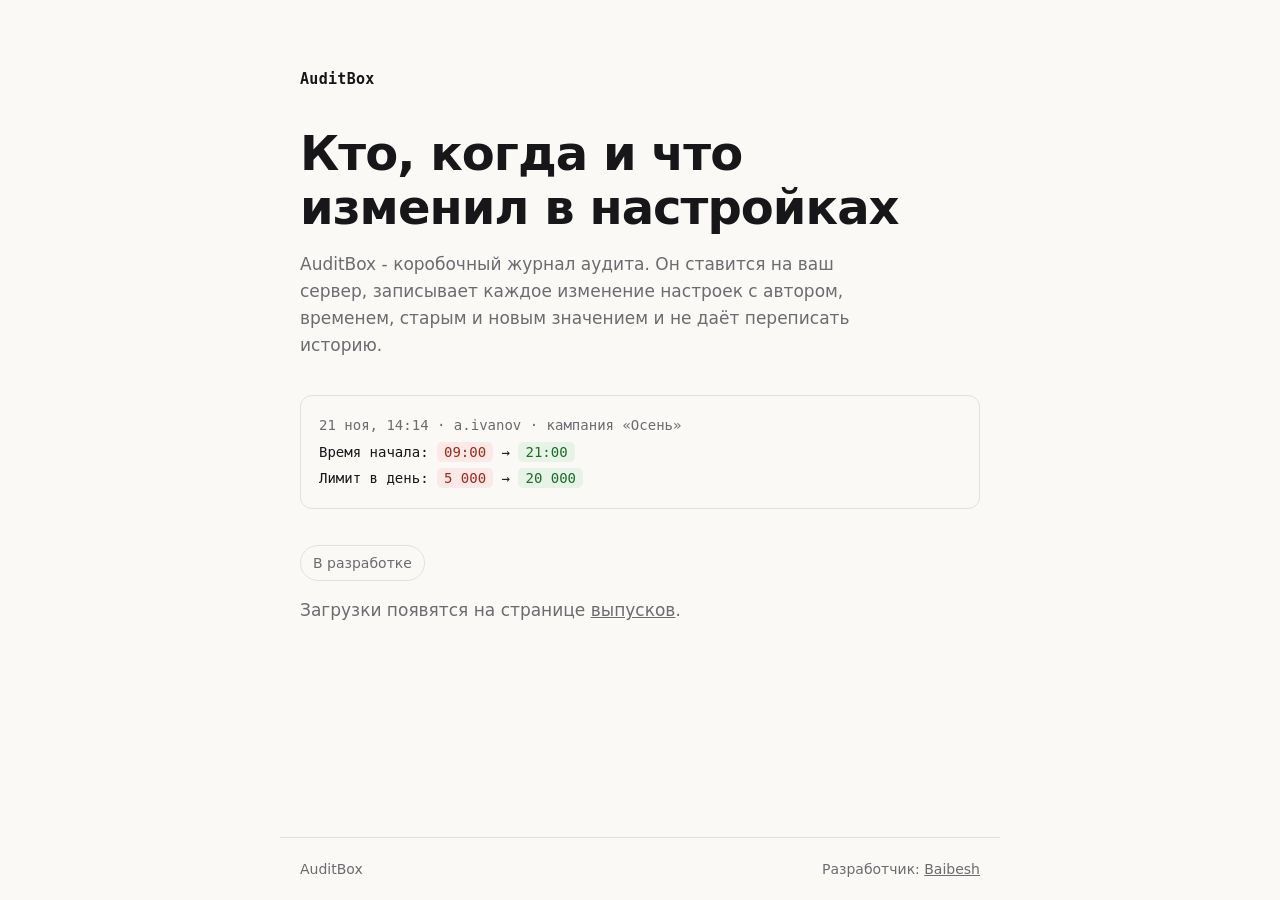
==== index.html @ 21238038 "Point links at the renamed repository" ====
<!doctype html>
<html lang="ru">
<head>
<meta charset="utf-8">
<meta name="viewport" content="width=device-width, initial-scale=1">
<title>AuditBox - журнал изменений настроек</title>
<meta name="description" content="AuditBox - коробочный журнал аудита: кто, когда и что изменил в настройках вашей системы.">
<style>
  :root {
    --bg: #faf9f6; --ink: #17171a; --muted: #6b6b70; --line: #e3e1da;
    --old-bg: #fbe9e7; --old: #9c2b1c; --new-bg: #e6f3e6; --new: #1f6b2c;
  }
  @media (prefers-color-scheme: dark) {
    :root {
      --bg: #141416; --ink: #f1f0ec; --muted: #9a9aa0; --line: #2c2c31;
      --old-bg: #3a1c18; --old: #f0a79b; --new-bg: #17321c; --new: #9fd8a8;
    }
  }
  * { box-sizing: border-box; }
  body {
    margin: 0; min-height: 100vh; display: flex; flex-direction: column;
    background: var(--bg); color: var(--ink);
    font: 17px/1.6 system-ui, -apple-system, "Segoe UI", Roboto, sans-serif;
  }
  main { flex: 1; width: 100%; max-width: 720px; margin: 0 auto; padding: 72px 20px 40px; }
  .mark { font: 600 15px/1 ui-monospace, SFMono-Regular, Menlo, monospace; letter-spacing: .02em; }
  h1 { font-size: clamp(32px, 6vw, 48px); line-height: 1.12; margin: 40px 0 16px; font-weight: 650; letter-spacing: -.02em; }
  p { margin: 0 0 16px; color: var(--muted); max-width: 56ch; }
  .diff {
    margin: 36px 0; padding: 16px 18px; border: 1px solid var(--line); border-radius: 12px;
    font: 14px/1.9 ui-monospace, SFMono-Regular, Menlo, monospace; overflow-x: auto; white-space: nowrap;
  }
  .diff .who { color: var(--muted); }
  .old, .new { padding: 2px 7px; border-radius: 5px; }
  .old { background: var(--old-bg); color: var(--old); }
  .new { background: var(--new-bg); color: var(--new); }
  .soon { display: inline-block; padding: 6px 12px; border: 1px solid var(--line); border-radius: 999px; font-size: 14px; color: var(--muted); }
  a { color: inherit; }
  footer { max-width: 720px; width: 100%; margin: 0 auto; padding: 20px; border-top: 1px solid var(--line); font-size: 14px; color: var(--muted); display: flex; gap: 16px; flex-wrap: wrap; justify-content: space-between; }
</style>
</head>
<body>
<main>
  <div class="mark">AuditBox</div>
  <h1>Кто, когда и что изменил в настройках</h1>
  <p>AuditBox - коробочный журнал аудита. Он ставится на ваш сервер, записывает каждое изменение настроек с автором, временем, старым и новым значением и не даёт переписать историю.</p>
  <div class="diff" aria-label="Пример записи журнала">
    <div class="who">21 ноя, 14:14 · a.ivanov · кампания «Осень»</div>
    <div>Время начала: <span class="old">09:00</span> → <span class="new">21:00</span></div>
    <div>Лимит в день: <span class="old">5 000</span> → <span class="new">20 000</span></div>
  </div>
  <p><span class="soon">В разработке</span></p>
  <p>Загрузки появятся на странице <a href="https://github.com/baibesh/auditbox-site/releases">выпусков</a>.</p>
</main>
<footer>
  <span>AuditBox</span>
  <span>Разработчик: <a href="https://github.com/baibesh">Baibesh</a></span>
</footer>
</body>
</html>
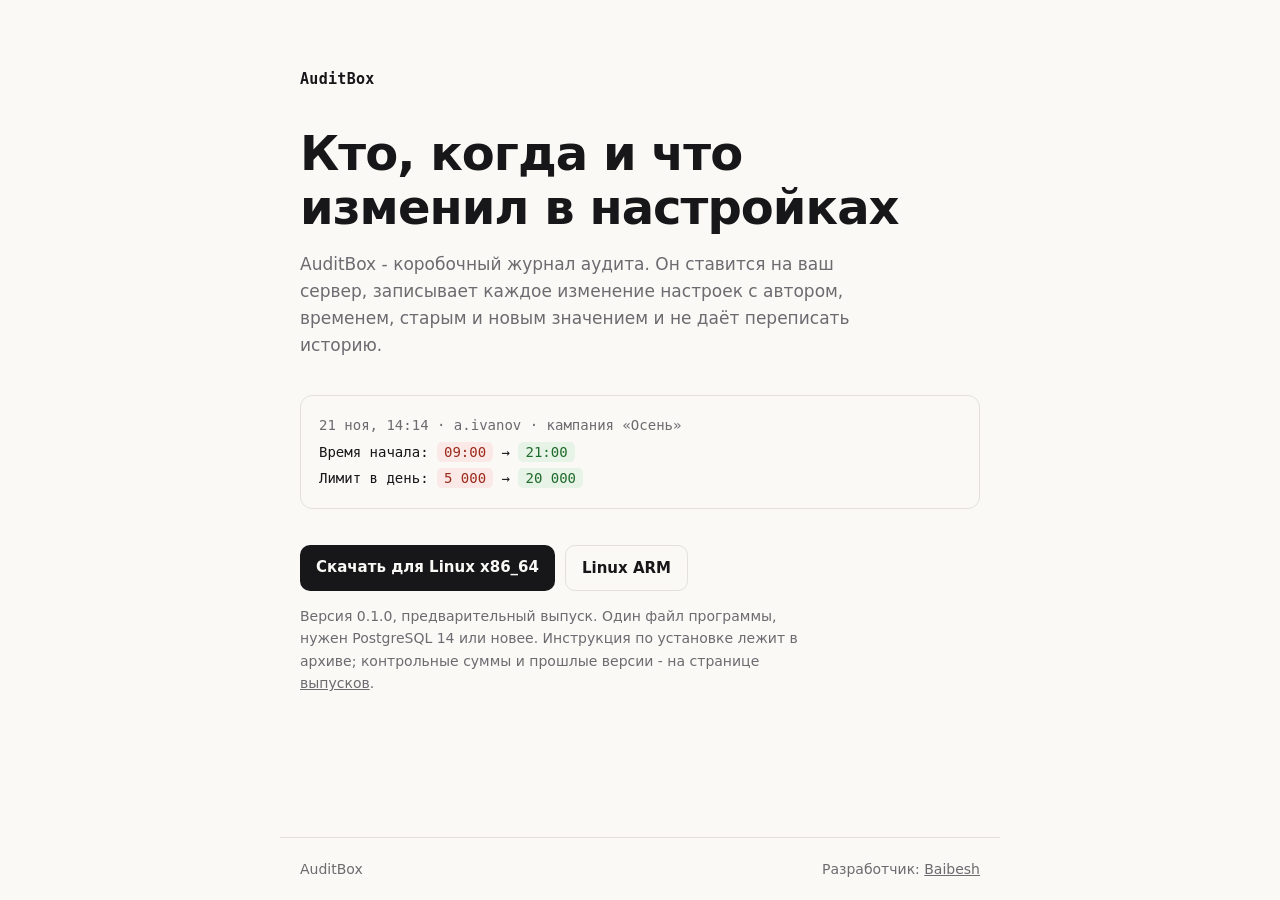
==== commit 16ef460d: "Download links for 0.1.0" ====
--- a/index.html
+++ b/index.html
@@ -35,6 +35,10 @@
   .old { background: var(--old-bg); color: var(--old); }
   .new { background: var(--new-bg); color: var(--new); }
   .soon { display: inline-block; padding: 6px 12px; border: 1px solid var(--line); border-radius: 999px; font-size: 14px; color: var(--muted); }
+  .get { display: flex; flex-wrap: wrap; gap: 10px; margin: 0 0 14px; }
+  .button { display: inline-block; padding: 10px 16px; border-radius: 10px; background: var(--ink); color: var(--bg); text-decoration: none; font-weight: 600; font-size: 15px; }
+  .button.quiet { background: transparent; color: var(--ink); border: 1px solid var(--line); }
+  .small { font-size: 14px; }
   a { color: inherit; }
   footer { max-width: 720px; width: 100%; margin: 0 auto; padding: 20px; border-top: 1px solid var(--line); font-size: 14px; color: var(--muted); display: flex; gap: 16px; flex-wrap: wrap; justify-content: space-between; }
 </style>
@@ -49,8 +53,11 @@
     <div>Время начала: <span class="old">09:00</span> → <span class="new">21:00</span></div>
     <div>Лимит в день: <span class="old">5 000</span> → <span class="new">20 000</span></div>
   </div>
-  <p><span class="soon">В разработке</span></p>
-  <p>Загрузки появятся на странице <a href="https://github.com/baibesh/auditbox-site/releases">выпусков</a>.</p>
+  <div class="get">
+    <a class="button" href="https://github.com/baibesh/auditbox-site/releases/download/v0.1.0/auditbox-0.1.0-linux-x86_64.tar.gz">Скачать для Linux x86_64</a>
+    <a class="button quiet" href="https://github.com/baibesh/auditbox-site/releases/download/v0.1.0/auditbox-0.1.0-linux-aarch64.tar.gz">Linux ARM</a>
+  </div>
+  <p class="small">Версия 0.1.0, предварительный выпуск. Один файл программы, нужен PostgreSQL 14 или новее. Инструкция по установке лежит в архиве; контрольные суммы и прошлые версии - на странице <a href="https://github.com/baibesh/auditbox-site/releases">выпусков</a>.</p>
 </main>
 <footer>
   <span>AuditBox</span>
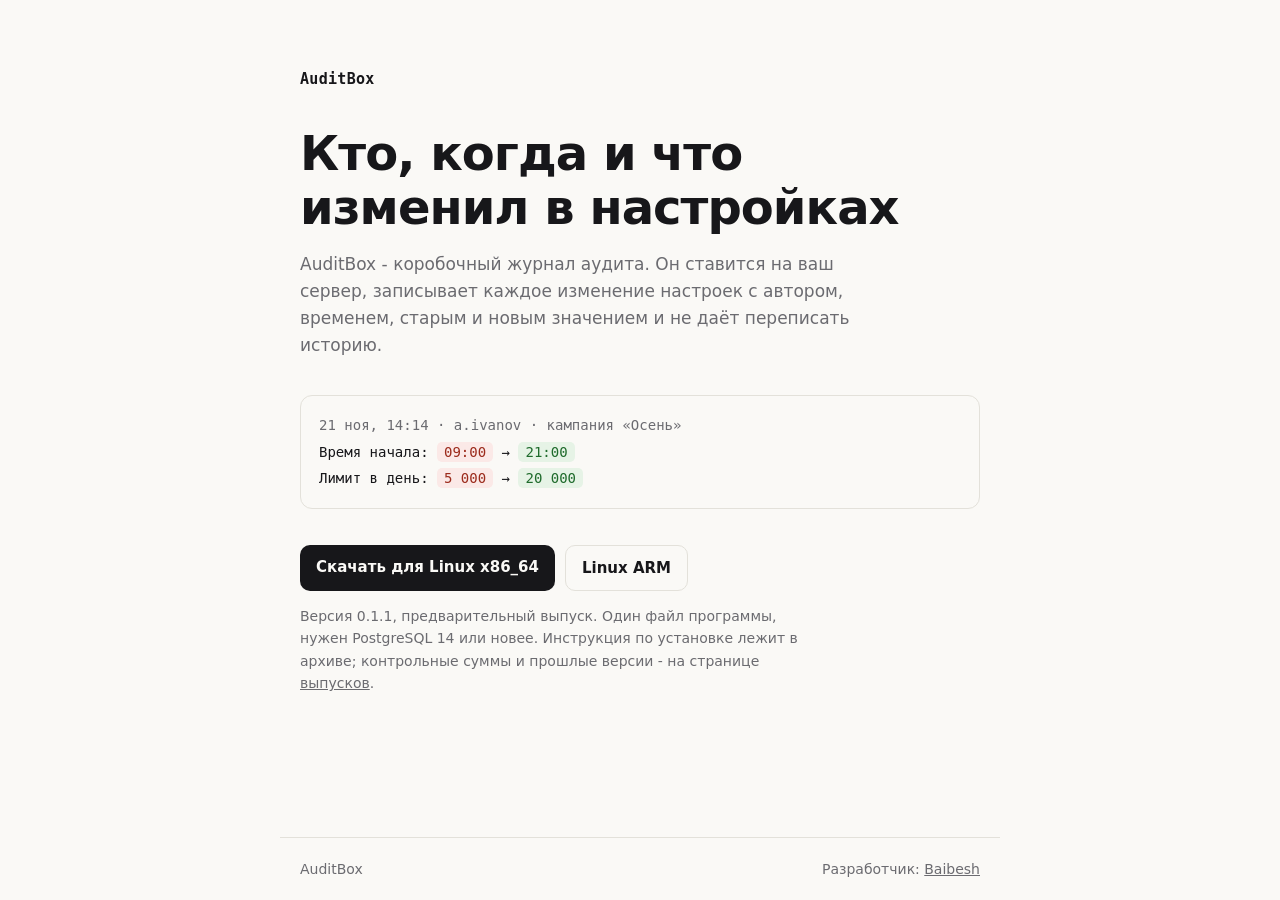
==== commit dd79b352: "Download links for 0.1.1" ====
--- a/index.html
+++ b/index.html
@@ -54,10 +54,10 @@
     <div>Лимит в день: <span class="old">5 000</span> → <span class="new">20 000</span></div>
   </div>
   <div class="get">
-    <a class="button" href="https://github.com/baibesh/auditbox-site/releases/download/v0.1.0/auditbox-0.1.0-linux-x86_64.tar.gz">Скачать для Linux x86_64</a>
-    <a class="button quiet" href="https://github.com/baibesh/auditbox-site/releases/download/v0.1.0/auditbox-0.1.0-linux-aarch64.tar.gz">Linux ARM</a>
+    <a class="button" href="https://github.com/baibesh/auditbox-site/releases/download/v0.1.1/auditbox-0.1.1-linux-x86_64.tar.gz">Скачать для Linux x86_64</a>
+    <a class="button quiet" href="https://github.com/baibesh/auditbox-site/releases/download/v0.1.1/auditbox-0.1.1-linux-aarch64.tar.gz">Linux ARM</a>
   </div>
-  <p class="small">Версия 0.1.0, предварительный выпуск. Один файл программы, нужен PostgreSQL 14 или новее. Инструкция по установке лежит в архиве; контрольные суммы и прошлые версии - на странице <a href="https://github.com/baibesh/auditbox-site/releases">выпусков</a>.</p>
+  <p class="small">Версия 0.1.1, предварительный выпуск. Один файл программы, нужен PostgreSQL 14 или новее. Инструкция по установке лежит в архиве; контрольные суммы и прошлые версии - на странице <a href="https://github.com/baibesh/auditbox-site/releases">выпусков</a>.</p>
 </main>
 <footer>
   <span>AuditBox</span>
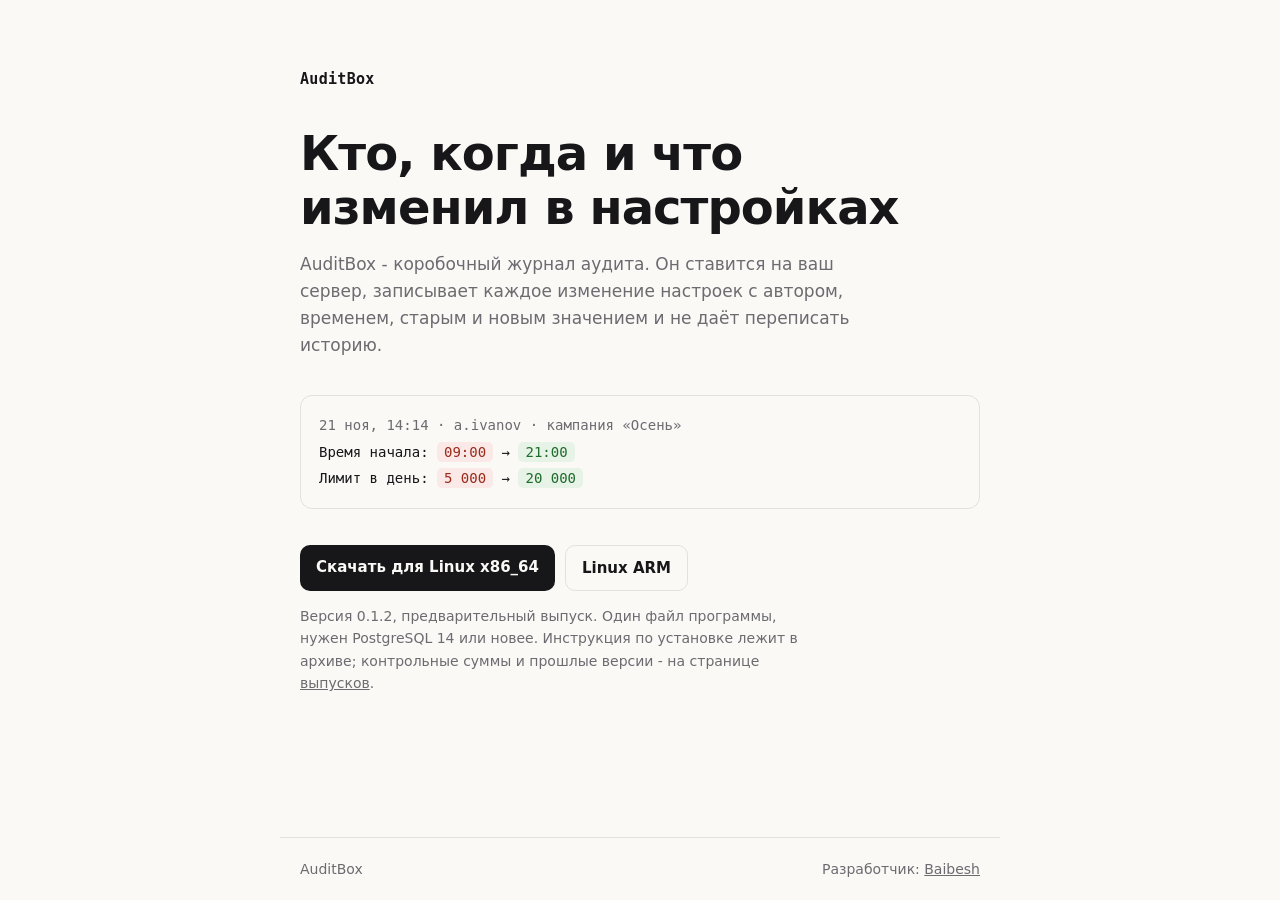
==== commit e18ea284: "Download links for 0.1.2" ====
--- a/index.html
+++ b/index.html
@@ -54,10 +54,10 @@
     <div>Лимит в день: <span class="old">5 000</span> → <span class="new">20 000</span></div>
   </div>
   <div class="get">
-    <a class="button" href="https://github.com/baibesh/auditbox-site/releases/download/v0.1.1/auditbox-0.1.1-linux-x86_64.tar.gz">Скачать для Linux x86_64</a>
-    <a class="button quiet" href="https://github.com/baibesh/auditbox-site/releases/download/v0.1.1/auditbox-0.1.1-linux-aarch64.tar.gz">Linux ARM</a>
+    <a class="button" href="https://github.com/baibesh/auditbox-site/releases/download/v0.1.2/auditbox-0.1.2-linux-x86_64.tar.gz">Скачать для Linux x86_64</a>
+    <a class="button quiet" href="https://github.com/baibesh/auditbox-site/releases/download/v0.1.2/auditbox-0.1.2-linux-aarch64.tar.gz">Linux ARM</a>
   </div>
-  <p class="small">Версия 0.1.1, предварительный выпуск. Один файл программы, нужен PostgreSQL 14 или новее. Инструкция по установке лежит в архиве; контрольные суммы и прошлые версии - на странице <a href="https://github.com/baibesh/auditbox-site/releases">выпусков</a>.</p>
+  <p class="small">Версия 0.1.2, предварительный выпуск. Один файл программы, нужен PostgreSQL 14 или новее. Инструкция по установке лежит в архиве; контрольные суммы и прошлые версии - на странице <a href="https://github.com/baibesh/auditbox-site/releases">выпусков</a>.</p>
 </main>
 <footer>
   <span>AuditBox</span>
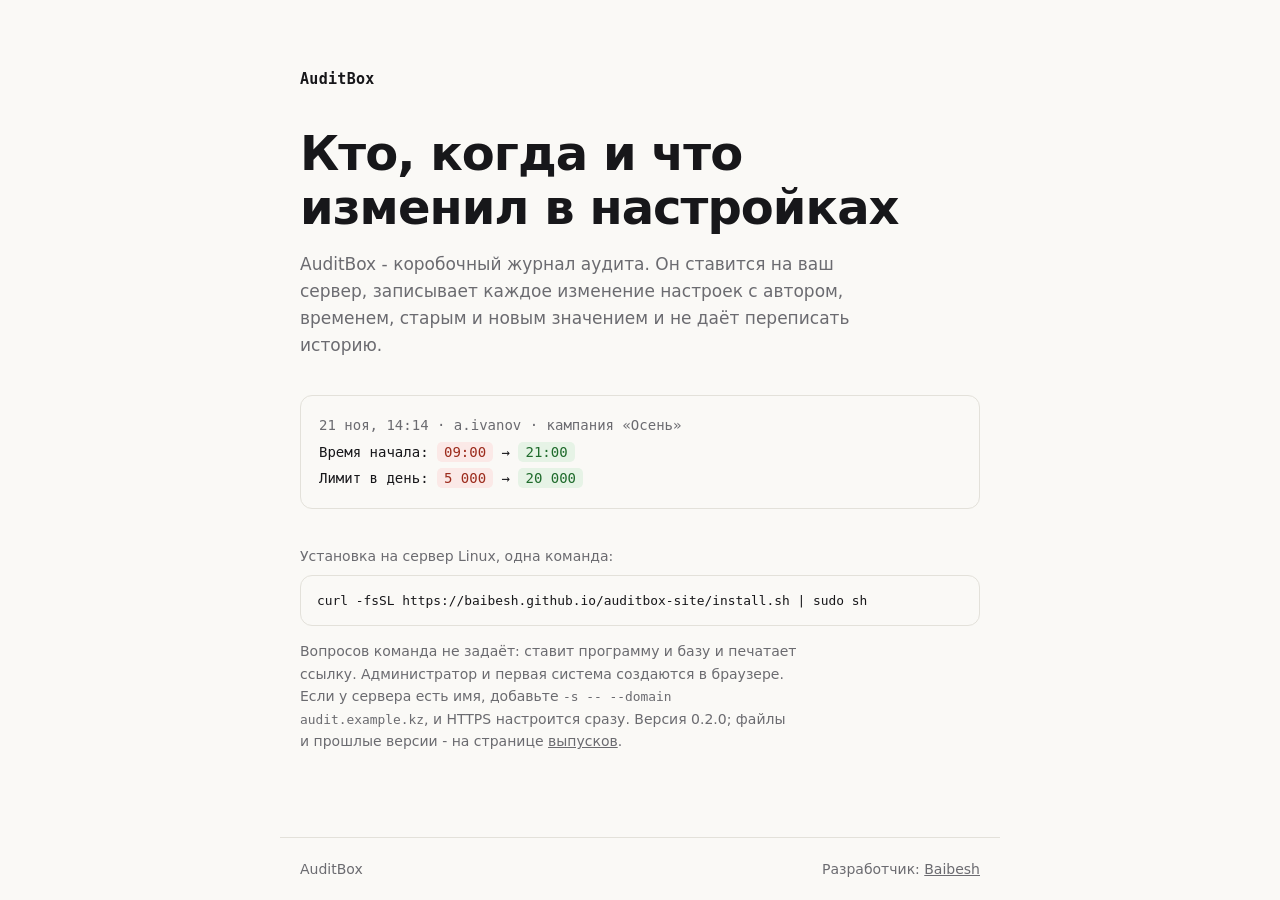
==== commit fafa40d6: "One-command install on the site" ====
--- a/index.html
+++ b/index.html
@@ -39,6 +39,8 @@
   .button { display: inline-block; padding: 10px 16px; border-radius: 10px; background: var(--ink); color: var(--bg); text-decoration: none; font-weight: 600; font-size: 15px; }
   .button.quiet { background: transparent; color: var(--ink); border: 1px solid var(--line); }
   .small { font-size: 14px; }
+  .cmd { margin: 0 0 14px; padding: 14px 16px; border: 1px solid var(--line); border-radius: 12px; overflow-x: auto; font: 14px/1.5 ui-monospace, SFMono-Regular, Menlo, monospace; color: var(--ink); }
+  code { font-family: ui-monospace, SFMono-Regular, Menlo, monospace; font-size: .92em; }
   a { color: inherit; }
   footer { max-width: 720px; width: 100%; margin: 0 auto; padding: 20px; border-top: 1px solid var(--line); font-size: 14px; color: var(--muted); display: flex; gap: 16px; flex-wrap: wrap; justify-content: space-between; }
 </style>
@@ -53,11 +55,9 @@
     <div>Время начала: <span class="old">09:00</span> → <span class="new">21:00</span></div>
     <div>Лимит в день: <span class="old">5 000</span> → <span class="new">20 000</span></div>
   </div>
-  <div class="get">
-    <a class="button" href="https://github.com/baibesh/auditbox-site/releases/download/v0.1.2/auditbox-0.1.2-linux-x86_64.tar.gz">Скачать для Linux x86_64</a>
-    <a class="button quiet" href="https://github.com/baibesh/auditbox-site/releases/download/v0.1.2/auditbox-0.1.2-linux-aarch64.tar.gz">Linux ARM</a>
-  </div>
-  <p class="small">Версия 0.1.2, предварительный выпуск. Один файл программы, нужен PostgreSQL 14 или новее. Инструкция по установке лежит в архиве; контрольные суммы и прошлые версии - на странице <a href="https://github.com/baibesh/auditbox-site/releases">выпусков</a>.</p>
+  <p class="small" style="margin-bottom:8px">Установка на сервер Linux, одна команда:</p>
+  <pre class="cmd"><code>curl -fsSL https://baibesh.github.io/auditbox-site/install.sh | sudo sh</code></pre>
+  <p class="small">Вопросов команда не задаёт: ставит программу и базу и печатает ссылку. Администратор и первая система создаются в браузере. Если у сервера есть имя, добавьте <code>-s -- --domain audit.example.kz</code>, и HTTPS настроится сразу. Версия 0.2.0; файлы и прошлые версии - на странице <a href="https://github.com/baibesh/auditbox-site/releases">выпусков</a>.</p>
 </main>
 <footer>
   <span>AuditBox</span>
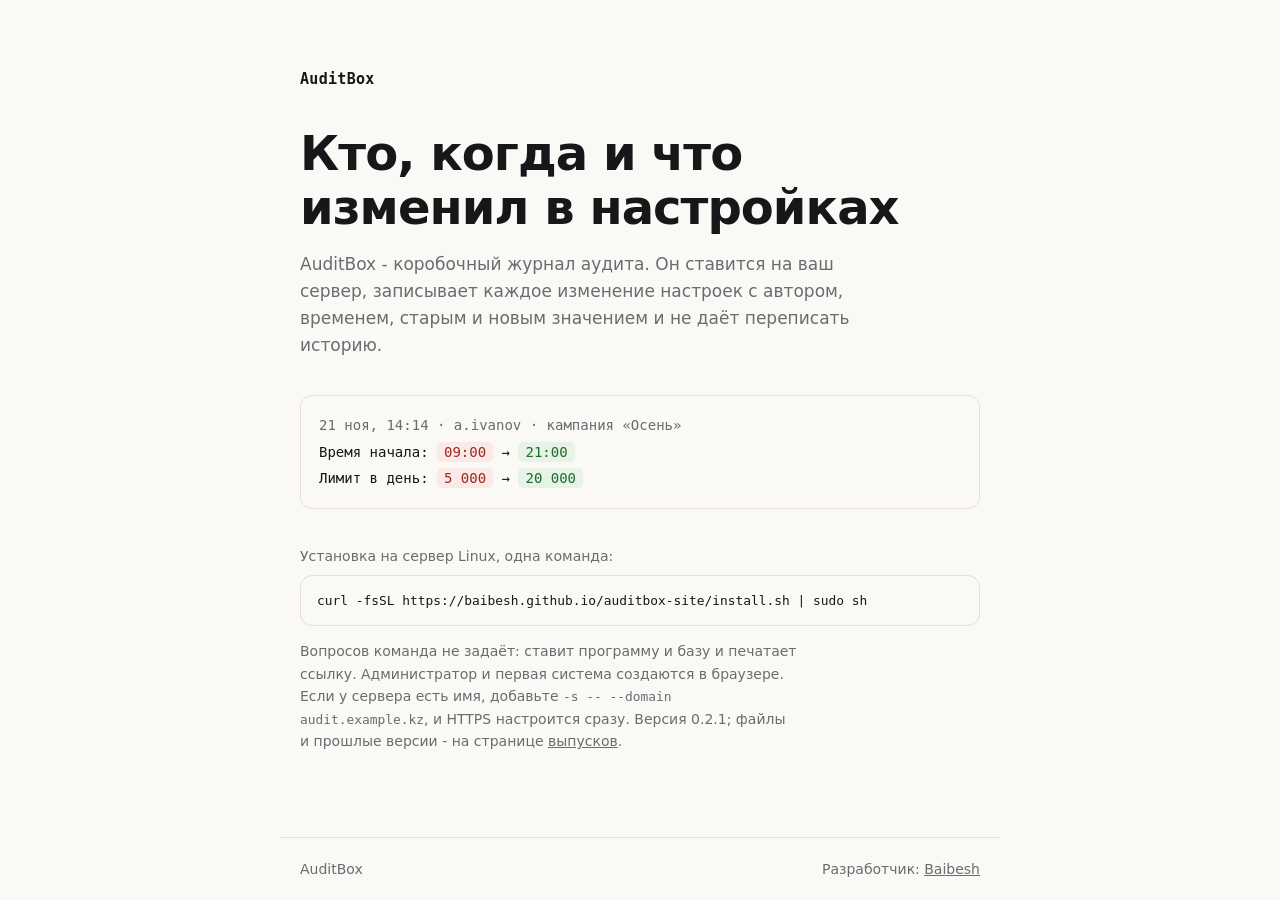
==== commit 8710c373: "Version 0.2.1" ====
--- a/index.html
+++ b/index.html
@@ -57,7 +57,7 @@
   </div>
   <p class="small" style="margin-bottom:8px">Установка на сервер Linux, одна команда:</p>
   <pre class="cmd"><code>curl -fsSL https://baibesh.github.io/auditbox-site/install.sh | sudo sh</code></pre>
-  <p class="small">Вопросов команда не задаёт: ставит программу и базу и печатает ссылку. Администратор и первая система создаются в браузере. Если у сервера есть имя, добавьте <code>-s -- --domain audit.example.kz</code>, и HTTPS настроится сразу. Версия 0.2.0; файлы и прошлые версии - на странице <a href="https://github.com/baibesh/auditbox-site/releases">выпусков</a>.</p>
+  <p class="small">Вопросов команда не задаёт: ставит программу и базу и печатает ссылку. Администратор и первая система создаются в браузере. Если у сервера есть имя, добавьте <code>-s -- --domain audit.example.kz</code>, и HTTPS настроится сразу. Версия 0.2.1; файлы и прошлые версии - на странице <a href="https://github.com/baibesh/auditbox-site/releases">выпусков</a>.</p>
 </main>
 <footer>
   <span>AuditBox</span>
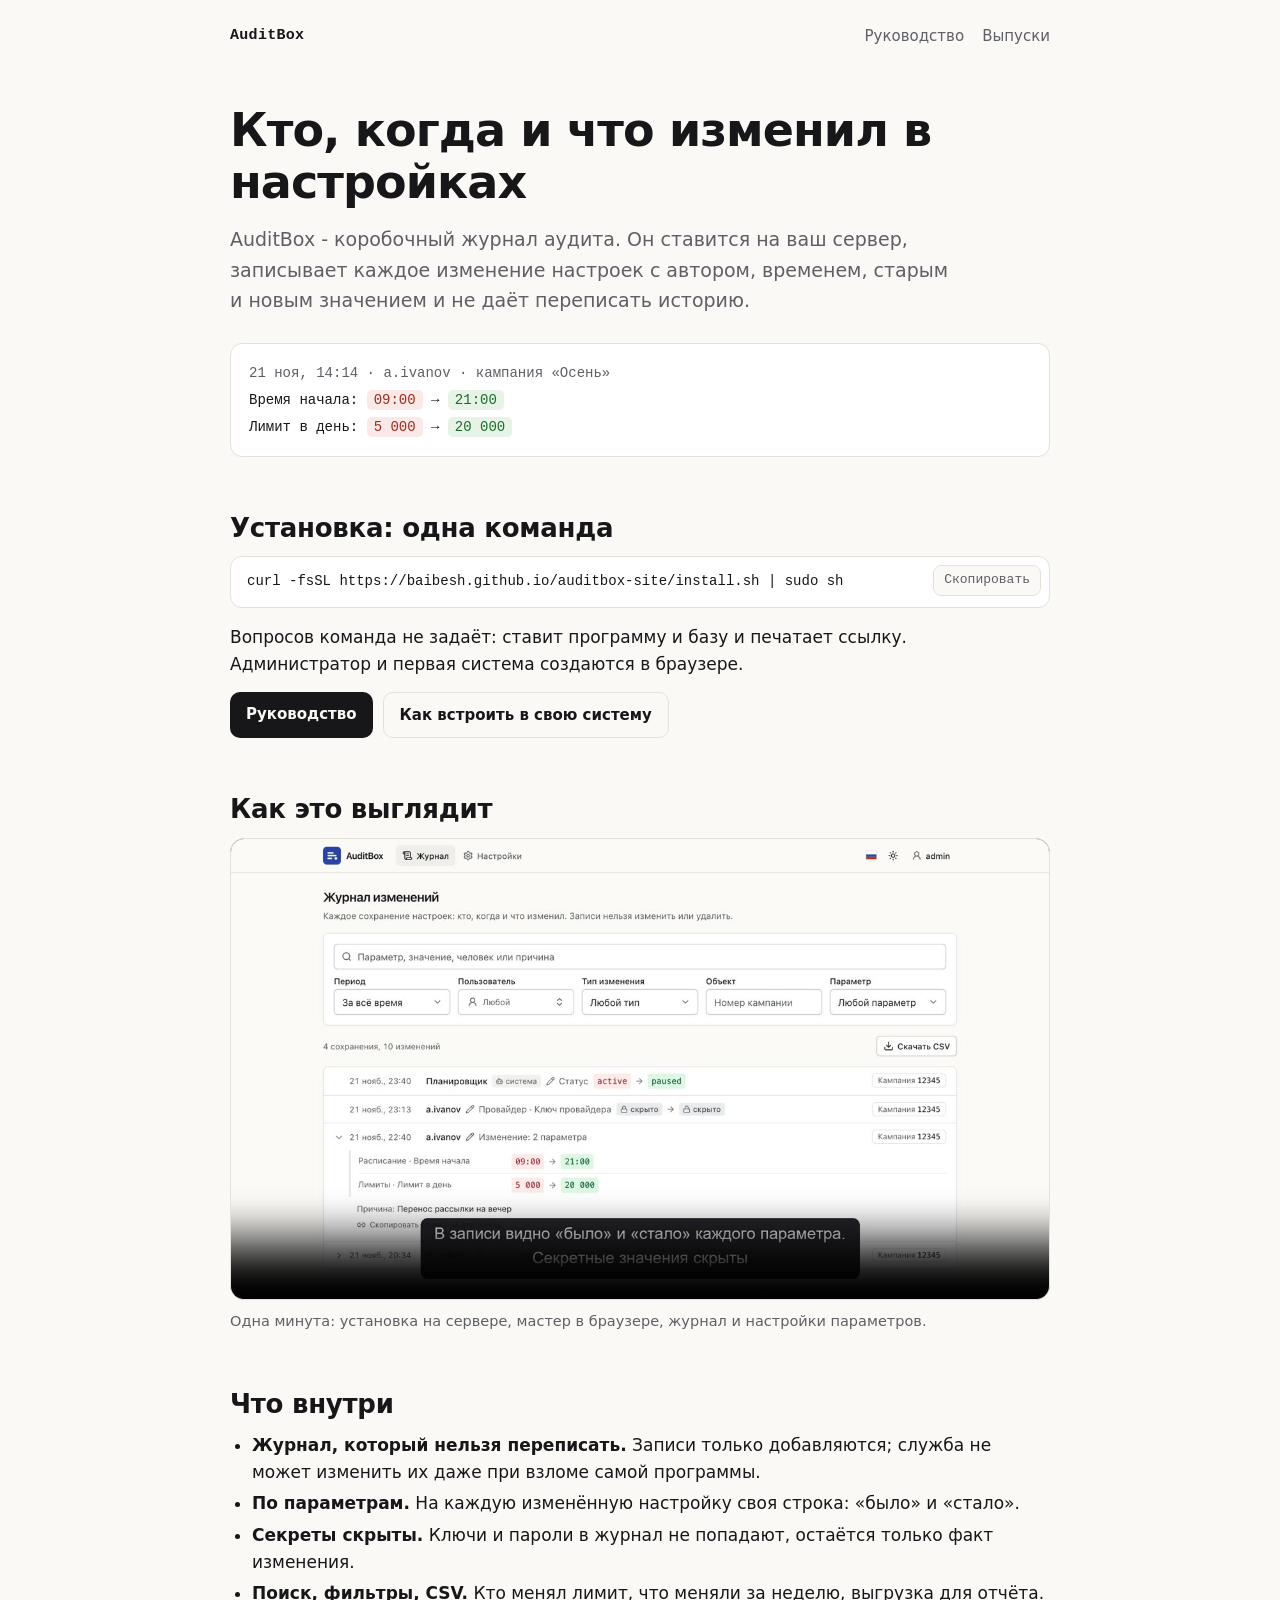
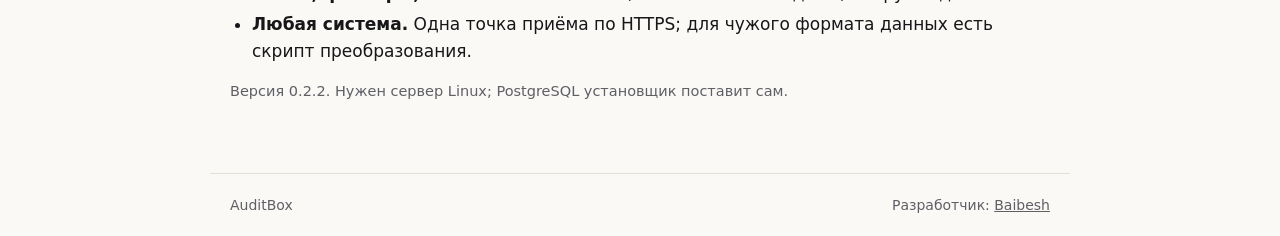
==== commit ea9a01f2: "Guide and video on the site" ====
--- a/index.html
+++ b/index.html
@@ -4,64 +4,52 @@
 <meta charset="utf-8">
 <meta name="viewport" content="width=device-width, initial-scale=1">
 <title>AuditBox - журнал изменений настроек</title>
-<meta name="description" content="AuditBox - коробочный журнал аудита: кто, когда и что изменил в настройках вашей системы.">
-<style>
-  :root {
-    --bg: #faf9f6; --ink: #17171a; --muted: #6b6b70; --line: #e3e1da;
-    --old-bg: #fbe9e7; --old: #9c2b1c; --new-bg: #e6f3e6; --new: #1f6b2c;
-  }
-  @media (prefers-color-scheme: dark) {
-    :root {
-      --bg: #141416; --ink: #f1f0ec; --muted: #9a9aa0; --line: #2c2c31;
-      --old-bg: #3a1c18; --old: #f0a79b; --new-bg: #17321c; --new: #9fd8a8;
-    }
-  }
-  * { box-sizing: border-box; }
-  body {
-    margin: 0; min-height: 100vh; display: flex; flex-direction: column;
-    background: var(--bg); color: var(--ink);
-    font: 17px/1.6 system-ui, -apple-system, "Segoe UI", Roboto, sans-serif;
-  }
-  main { flex: 1; width: 100%; max-width: 720px; margin: 0 auto; padding: 72px 20px 40px; }
-  .mark { font: 600 15px/1 ui-monospace, SFMono-Regular, Menlo, monospace; letter-spacing: .02em; }
-  h1 { font-size: clamp(32px, 6vw, 48px); line-height: 1.12; margin: 40px 0 16px; font-weight: 650; letter-spacing: -.02em; }
-  p { margin: 0 0 16px; color: var(--muted); max-width: 56ch; }
-  .diff {
-    margin: 36px 0; padding: 16px 18px; border: 1px solid var(--line); border-radius: 12px;
-    font: 14px/1.9 ui-monospace, SFMono-Regular, Menlo, monospace; overflow-x: auto; white-space: nowrap;
-  }
-  .diff .who { color: var(--muted); }
-  .old, .new { padding: 2px 7px; border-radius: 5px; }
-  .old { background: var(--old-bg); color: var(--old); }
-  .new { background: var(--new-bg); color: var(--new); }
-  .soon { display: inline-block; padding: 6px 12px; border: 1px solid var(--line); border-radius: 999px; font-size: 14px; color: var(--muted); }
-  .get { display: flex; flex-wrap: wrap; gap: 10px; margin: 0 0 14px; }
-  .button { display: inline-block; padding: 10px 16px; border-radius: 10px; background: var(--ink); color: var(--bg); text-decoration: none; font-weight: 600; font-size: 15px; }
-  .button.quiet { background: transparent; color: var(--ink); border: 1px solid var(--line); }
-  .small { font-size: 14px; }
-  .cmd { margin: 0 0 14px; padding: 14px 16px; border: 1px solid var(--line); border-radius: 12px; overflow-x: auto; font: 14px/1.5 ui-monospace, SFMono-Regular, Menlo, monospace; color: var(--ink); }
-  code { font-family: ui-monospace, SFMono-Regular, Menlo, monospace; font-size: .92em; }
-  a { color: inherit; }
-  footer { max-width: 720px; width: 100%; margin: 0 auto; padding: 20px; border-top: 1px solid var(--line); font-size: 14px; color: var(--muted); display: flex; gap: 16px; flex-wrap: wrap; justify-content: space-between; }
-</style>
+<meta name="description" content="AuditBox - коробочный журнал аудита: кто, когда и что изменил в настройках вашей системы. Ставится на ваш сервер одной командой.">
+<link rel="stylesheet" href="style.css">
 </head>
 <body>
+<header class="top">
+  <a class="mark" href="./">AuditBox</a>
+  <nav class="top"><a href="guide.html">Руководство</a><a href="https://github.com/baibesh/auditbox-site/releases">Выпуски</a></nav>
+</header>
 <main>
-  <div class="mark">AuditBox</div>
   <h1>Кто, когда и что изменил в настройках</h1>
-  <p>AuditBox - коробочный журнал аудита. Он ставится на ваш сервер, записывает каждое изменение настроек с автором, временем, старым и новым значением и не даёт переписать историю.</p>
+  <p class="lead">AuditBox - коробочный журнал аудита. Он ставится на ваш сервер, записывает каждое изменение настроек с автором, временем, старым и новым значением и не даёт переписать историю.</p>
+
   <div class="diff" aria-label="Пример записи журнала">
     <div class="who">21 ноя, 14:14 · a.ivanov · кампания «Осень»</div>
     <div>Время начала: <span class="old">09:00</span> → <span class="new">21:00</span></div>
     <div>Лимит в день: <span class="old">5 000</span> → <span class="new">20 000</span></div>
   </div>
-  <p class="small" style="margin-bottom:8px">Установка на сервер Linux, одна команда:</p>
+
+  <h2 id="install">Установка: одна команда</h2>
   <pre class="cmd"><code>curl -fsSL https://baibesh.github.io/auditbox-site/install.sh | sudo sh</code></pre>
-  <p class="small">Вопросов команда не задаёт: ставит программу и базу и печатает ссылку. Администратор и первая система создаются в браузере. Если у сервера есть имя, добавьте <code>-s -- --domain audit.example.kz</code>, и HTTPS настроится сразу. Версия 0.2.1; файлы и прошлые версии - на странице <a href="https://github.com/baibesh/auditbox-site/releases">выпусков</a>.</p>
+  <p>Вопросов команда не задаёт: ставит программу и базу и печатает ссылку. Администратор и первая система создаются в браузере.</p>
+  <div class="row">
+    <a class="button" href="guide.html">Руководство</a>
+    <a class="button quiet" href="guide.html#integrate">Как встроить в свою систему</a>
+  </div>
+
+  <h2 id="video">Как это выглядит</h2>
+  <video controls preload="metadata" poster="video/poster.jpg">
+    <source src="video/auditbox-install.mp4" type="video/mp4">
+  </video>
+  <p class="small" style="margin-top:10px">Одна минута: установка на сервере, мастер в браузере, журнал и настройки параметров.</p>
+
+  <h2>Что внутри</h2>
+  <ul>
+    <li><strong>Журнал, который нельзя переписать.</strong> Записи только добавляются; служба не может изменить их даже при взломе самой программы.</li>
+    <li><strong>По параметрам.</strong> На каждую изменённую настройку своя строка: «было» и «стало».</li>
+    <li><strong>Секреты скрыты.</strong> Ключи и пароли в журнал не попадают, остаётся только факт изменения.</li>
+    <li><strong>Поиск, фильтры, CSV.</strong> Кто менял лимит, что меняли за неделю, выгрузка для отчёта.</li>
+    <li><strong>Любая система.</strong> Одна точка приёма по HTTPS; для чужого формата данных есть скрипт преобразования.</li>
+  </ul>
+  <p class="small">Версия 0.2.2. Нужен сервер Linux; PostgreSQL установщик поставит сам.</p>
 </main>
 <footer>
   <span>AuditBox</span>
   <span>Разработчик: <a href="https://github.com/baibesh">Baibesh</a></span>
 </footer>
+<script src="copy.js"></script>
 </body>
 </html>
--- a/style.css
+++ b/style.css
@@ -0,0 +1,58 @@
+:root {
+  --bg: #faf9f6; --ink: #17171a; --muted: #5f5f66; --line: #e3e1da; --card: #ffffff; --accent: #2f3a9e;
+  --old-bg: #fbe9e7; --old: #9c2b1c; --new-bg: #e6f3e6; --new: #1f6b2c; --code-bg: #f1efe9;
+}
+@media (prefers-color-scheme: dark) {
+  :root {
+    --bg: #141416; --ink: #f1f0ec; --muted: #a0a0a8; --line: #2c2c31; --card: #1b1b1f; --accent: #a9b2ff;
+    --old-bg: #3a1c18; --old: #f0a79b; --new-bg: #17321c; --new: #9fd8a8; --code-bg: #202024;
+  }
+}
+* { box-sizing: border-box; }
+html { scroll-behavior: smooth; }
+body {
+  margin: 0; min-height: 100vh; display: flex; flex-direction: column;
+  background: var(--bg); color: var(--ink);
+  font: 17px/1.6 system-ui, -apple-system, "Segoe UI", Roboto, sans-serif;
+}
+a { color: inherit; }
+header.top { width: 100%; max-width: 860px; margin: 0 auto; padding: 22px 20px 0; display: flex; align-items: center; justify-content: space-between; gap: 16px; }
+.mark { font: 600 15px/1 ui-monospace, SFMono-Regular, Menlo, monospace; letter-spacing: .02em; text-decoration: none; }
+nav.top a { font-size: 15px; color: var(--muted); text-decoration: none; margin-left: 18px; }
+nav.top a:hover, nav.top a[aria-current] { color: var(--ink); }
+main { flex: 1; width: 100%; max-width: 860px; margin: 0 auto; padding: 40px 20px 56px; }
+h1 { font-size: clamp(30px, 5.4vw, 46px); line-height: 1.12; margin: 16px 0 16px; font-weight: 650; letter-spacing: -.02em; }
+h2 { font-size: 26px; line-height: 1.2; margin: 56px 0 12px; letter-spacing: -.01em; scroll-margin-top: 20px; }
+h3 { font-size: 18px; margin: 28px 0 8px; }
+p { margin: 0 0 14px; }
+.lead { color: var(--muted); max-width: 60ch; font-size: 19px; }
+.muted { color: var(--muted); }
+.small { font-size: 14.5px; color: var(--muted); }
+ul, ol { margin: 0 0 14px; padding-left: 22px; }
+li { margin: 4px 0; }
+code { font-family: ui-monospace, SFMono-Regular, Menlo, monospace; font-size: .9em; background: var(--code-bg); padding: 1px 5px; border-radius: 5px; }
+pre { margin: 0 0 16px; padding: 14px 16px; border: 1px solid var(--line); border-radius: 12px; background: var(--card); overflow-x: auto; font: 14px/1.55 ui-monospace, SFMono-Regular, Menlo, monospace; }
+pre code { background: none; padding: 0; font-size: 1em; }
+.cmd { position: relative; }
+.cmd button { position: absolute; top: 8px; right: 8px; font: inherit; font-size: 13px; padding: 4px 10px; border-radius: 8px; border: 1px solid var(--line); background: var(--bg); color: var(--muted); cursor: pointer; }
+.cmd button:hover { color: var(--ink); }
+video { width: 100%; height: auto; display: block; border-radius: 14px; border: 1px solid var(--line); background: #1e1e2e; }
+.button { display: inline-block; padding: 10px 16px; border-radius: 10px; background: var(--ink); color: var(--bg); text-decoration: none; font-weight: 600; font-size: 15px; }
+.button.quiet { background: transparent; color: var(--ink); border: 1px solid var(--line); }
+.row { display: flex; flex-wrap: wrap; gap: 10px; margin: 0 0 18px; }
+table { width: 100%; border-collapse: collapse; margin: 0 0 16px; font-size: 15.5px; }
+th, td { text-align: left; padding: 8px 10px; border-bottom: 1px solid var(--line); vertical-align: top; }
+th { font-weight: 600; color: var(--muted); font-size: 14px; }
+.steps { list-style: none; padding: 0; counter-reset: step; }
+.steps > li { counter-increment: step; position: relative; padding: 0 0 4px 44px; margin: 0 0 14px; }
+.steps > li::before { content: counter(step); position: absolute; left: 0; top: 1px; width: 28px; height: 28px; border-radius: 50%; display: grid; place-items: center; font-size: 14px; font-weight: 650; background: var(--ink); color: var(--bg); }
+.toc { display: flex; flex-wrap: wrap; gap: 8px; margin: 22px 0 0; padding: 0; list-style: none; }
+.toc a { display: inline-block; padding: 6px 12px; border: 1px solid var(--line); border-radius: 999px; font-size: 14.5px; text-decoration: none; color: var(--muted); }
+.toc a:hover { color: var(--ink); }
+.note { border-left: 3px solid var(--line); padding: 2px 0 2px 14px; color: var(--muted); margin: 0 0 16px; }
+.diff { margin: 28px 0; padding: 16px 18px; border: 1px solid var(--line); border-radius: 12px; background: var(--card); font: 14px/1.9 ui-monospace, SFMono-Regular, Menlo, monospace; overflow-x: auto; white-space: nowrap; }
+.diff .who { color: var(--muted); }
+.old, .new { padding: 2px 7px; border-radius: 5px; }
+.old { background: var(--old-bg); color: var(--old); }
+.new { background: var(--new-bg); color: var(--new); }
+footer { max-width: 860px; width: 100%; margin: 0 auto; padding: 20px; border-top: 1px solid var(--line); font-size: 14px; color: var(--muted); display: flex; gap: 16px; flex-wrap: wrap; justify-content: space-between; }
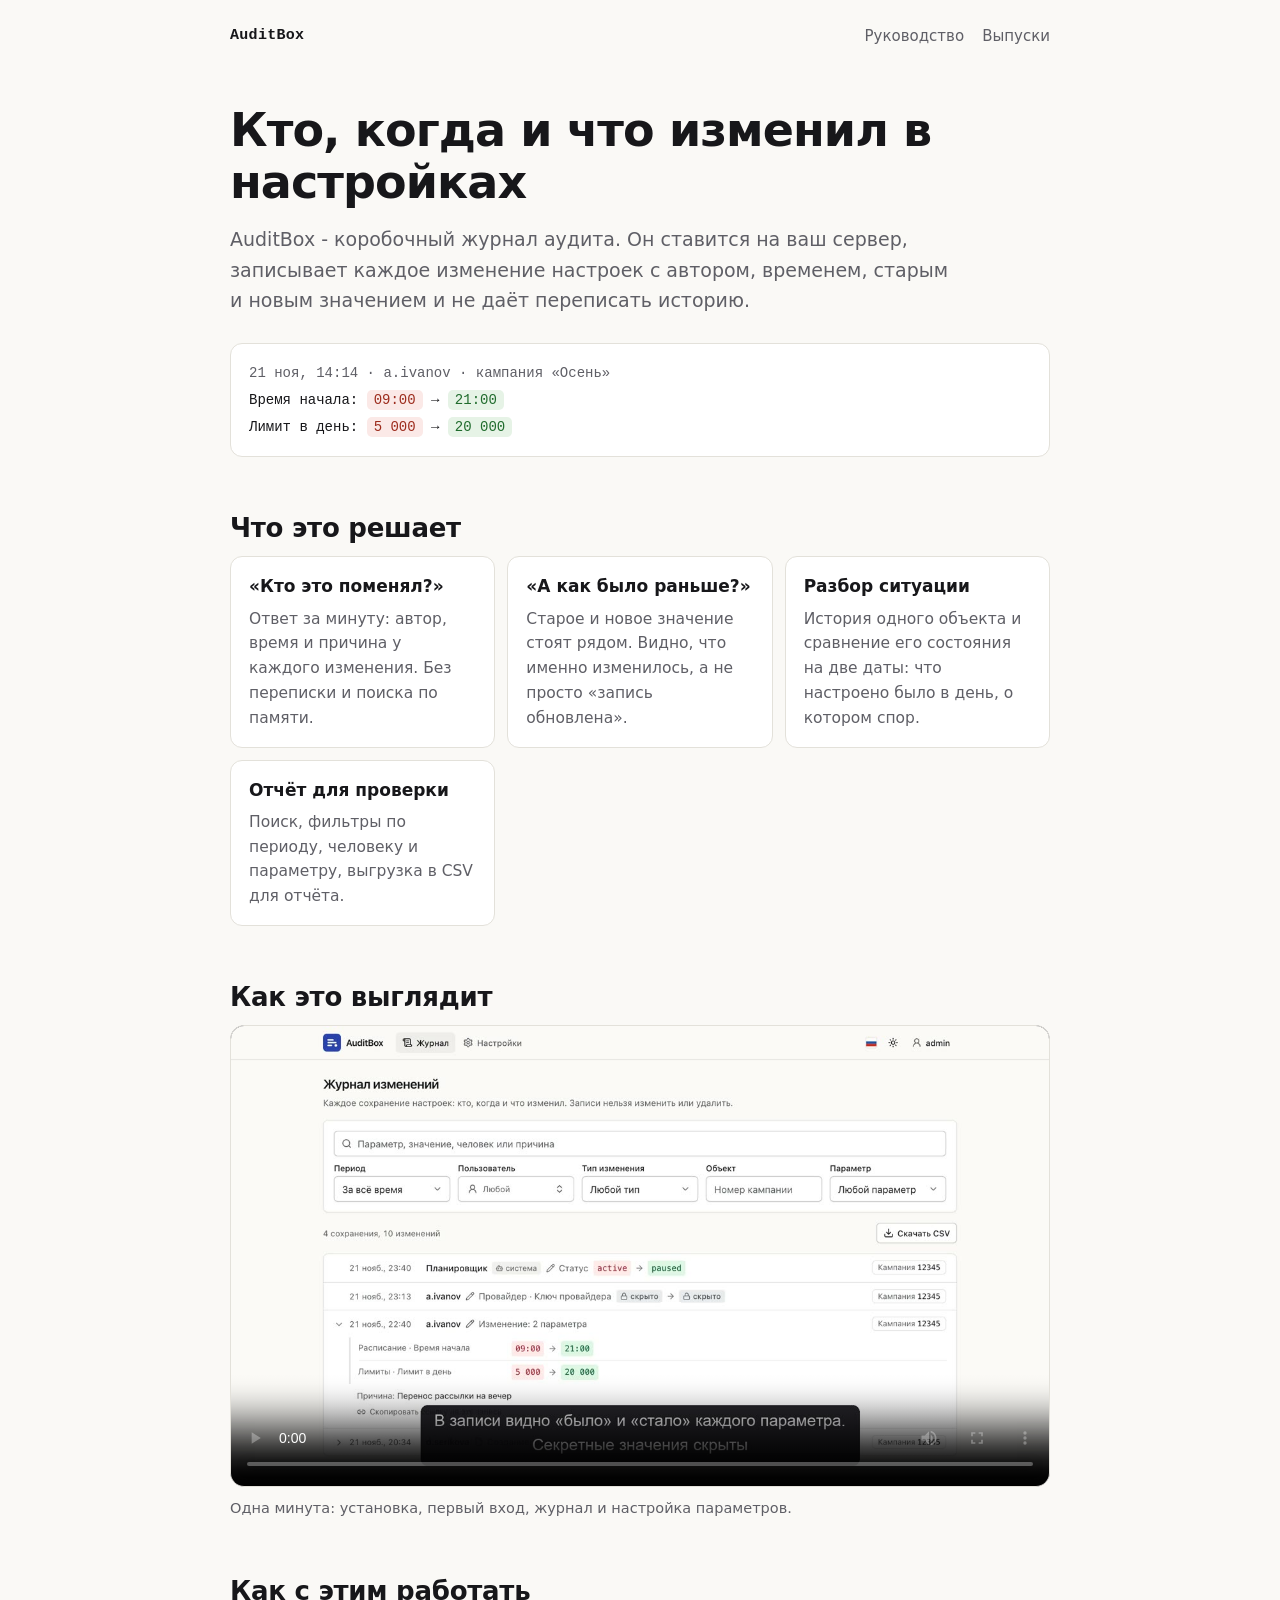
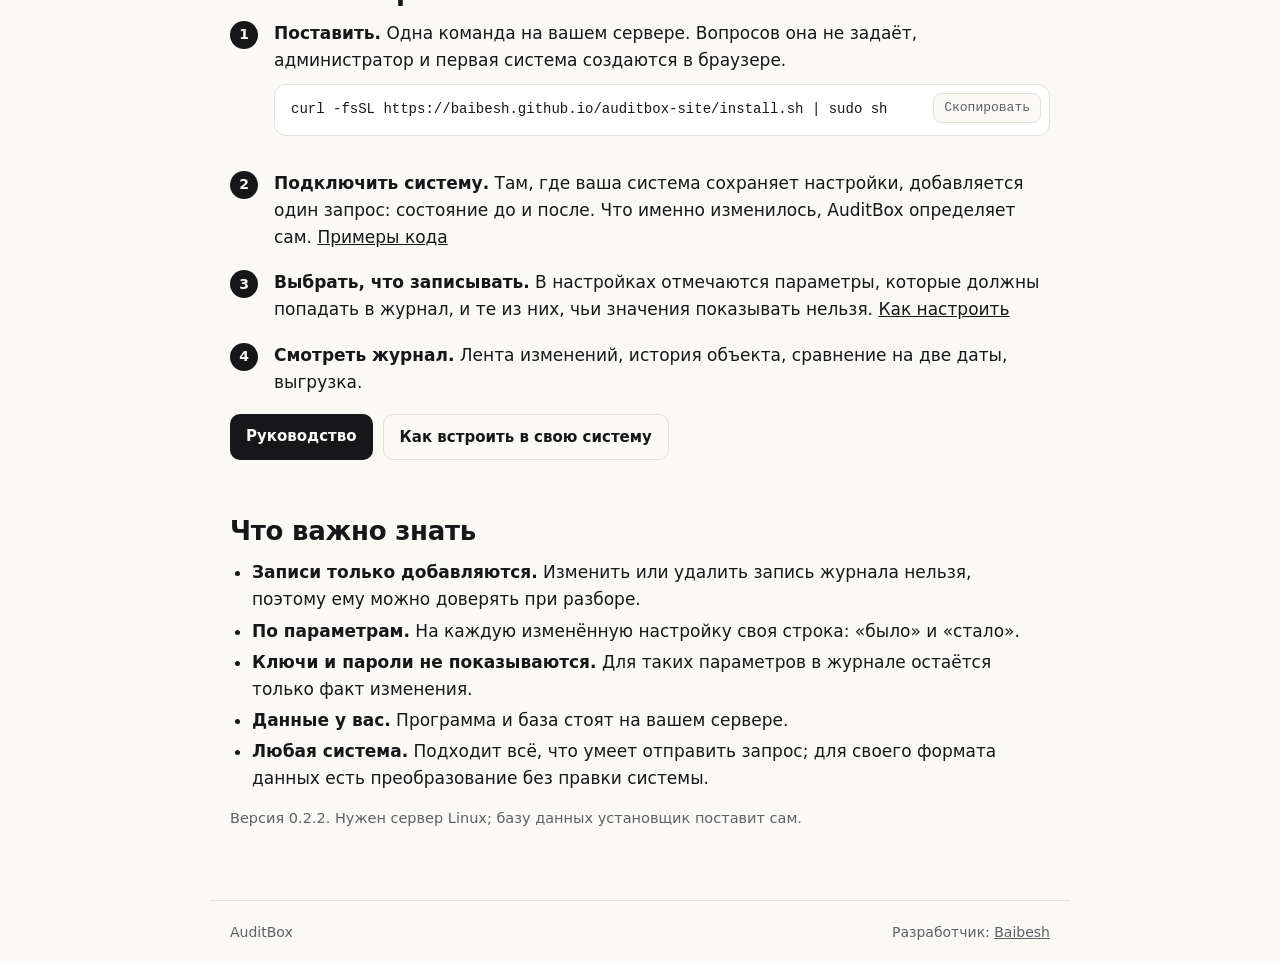
==== commit ce862326: "Front page about what it solves and how to work with it" ====
--- a/index.html
+++ b/index.html
@@ -22,29 +22,43 @@
     <div>Лимит в день: <span class="old">5 000</span> → <span class="new">20 000</span></div>
   </div>
 
-  <h2 id="install">Установка: одна команда</h2>
-  <pre class="cmd"><code>curl -fsSL https://baibesh.github.io/auditbox-site/install.sh | sudo sh</code></pre>
-  <p>Вопросов команда не задаёт: ставит программу и базу и печатает ссылку. Администратор и первая система создаются в браузере.</p>
-  <div class="row">
-    <a class="button" href="guide.html">Руководство</a>
-    <a class="button quiet" href="guide.html#integrate">Как встроить в свою систему</a>
+  <h2 id="why">Что это решает</h2>
+  <div class="cards">
+    <div class="card"><h3>«Кто это поменял?»</h3><p>Ответ за минуту: автор, время и причина у каждого изменения. Без переписки и поиска по памяти.</p></div>
+    <div class="card"><h3>«А как было раньше?»</h3><p>Старое и новое значение стоят рядом. Видно, что именно изменилось, а не просто «запись обновлена».</p></div>
+    <div class="card"><h3>Разбор ситуации</h3><p>История одного объекта и сравнение его состояния на две даты: что настроено было в день, о котором спор.</p></div>
+    <div class="card"><h3>Отчёт для проверки</h3><p>Поиск, фильтры по периоду, человеку и параметру, выгрузка в CSV для отчёта.</p></div>
   </div>
 
   <h2 id="video">Как это выглядит</h2>
   <video controls preload="metadata" poster="video/poster.jpg">
     <source src="video/auditbox-install.mp4" type="video/mp4">
   </video>
-  <p class="small" style="margin-top:10px">Одна минута: установка на сервере, мастер в браузере, журнал и настройки параметров.</p>
+  <p class="small" style="margin-top:10px">Одна минута: установка, первый вход, журнал и настройка параметров.</p>
 
-  <h2>Что внутри</h2>
+  <h2 id="how">Как с этим работать</h2>
+  <ol class="steps">
+    <li><strong>Поставить.</strong> Одна команда на вашем сервере. Вопросов она не задаёт, администратор и первая система создаются в браузере.
+      <pre class="cmd" style="margin-top:10px"><code>curl -fsSL https://baibesh.github.io/auditbox-site/install.sh | sudo sh</code></pre>
+    </li>
+    <li><strong>Подключить систему.</strong> Там, где ваша система сохраняет настройки, добавляется один запрос: состояние до и после. Что именно изменилось, AuditBox определяет сам. <a href="guide.html#integrate">Примеры кода</a></li>
+    <li><strong>Выбрать, что записывать.</strong> В настройках отмечаются параметры, которые должны попадать в журнал, и те из них, чьи значения показывать нельзя. <a href="guide.html#parameters">Как настроить</a></li>
+    <li><strong>Смотреть журнал.</strong> Лента изменений, история объекта, сравнение на две даты, выгрузка.</li>
+  </ol>
+  <div class="row">
+    <a class="button" href="guide.html">Руководство</a>
+    <a class="button quiet" href="guide.html#integrate">Как встроить в свою систему</a>
+  </div>
+
+  <h2>Что важно знать</h2>
   <ul>
-    <li><strong>Журнал, который нельзя переписать.</strong> Записи только добавляются; служба не может изменить их даже при взломе самой программы.</li>
+    <li><strong>Записи только добавляются.</strong> Изменить или удалить запись журнала нельзя, поэтому ему можно доверять при разборе.</li>
     <li><strong>По параметрам.</strong> На каждую изменённую настройку своя строка: «было» и «стало».</li>
-    <li><strong>Секреты скрыты.</strong> Ключи и пароли в журнал не попадают, остаётся только факт изменения.</li>
-    <li><strong>Поиск, фильтры, CSV.</strong> Кто менял лимит, что меняли за неделю, выгрузка для отчёта.</li>
-    <li><strong>Любая система.</strong> Одна точка приёма по HTTPS; для чужого формата данных есть скрипт преобразования.</li>
+    <li><strong>Ключи и пароли не показываются.</strong> Для таких параметров в журнале остаётся только факт изменения.</li>
+    <li><strong>Данные у вас.</strong> Программа и база стоят на вашем сервере.</li>
+    <li><strong>Любая система.</strong> Подходит всё, что умеет отправить запрос; для своего формата данных есть преобразование без правки системы.</li>
   </ul>
-  <p class="small">Версия 0.2.2. Нужен сервер Linux; PostgreSQL установщик поставит сам.</p>
+  <p class="small">Версия 0.2.2. Нужен сервер Linux; базу данных установщик поставит сам.</p>
 </main>
 <footer>
   <span>AuditBox</span>
--- a/style.css
+++ b/style.css
@@ -56,3 +56,7 @@
 .old { background: var(--old-bg); color: var(--old); }
 .new { background: var(--new-bg); color: var(--new); }
 footer { max-width: 860px; width: 100%; margin: 0 auto; padding: 20px; border-top: 1px solid var(--line); font-size: 14px; color: var(--muted); display: flex; gap: 16px; flex-wrap: wrap; justify-content: space-between; }
+.cards { display: grid; grid-template-columns: repeat(auto-fit, minmax(240px, 1fr)); gap: 12px; margin: 0 0 8px; }
+.card { border: 1px solid var(--line); border-radius: 12px; background: var(--card); padding: 16px 18px; }
+.card h3 { margin: 0 0 6px; font-size: 17px; }
+.card p { margin: 0; color: var(--muted); font-size: 15.5px; }
